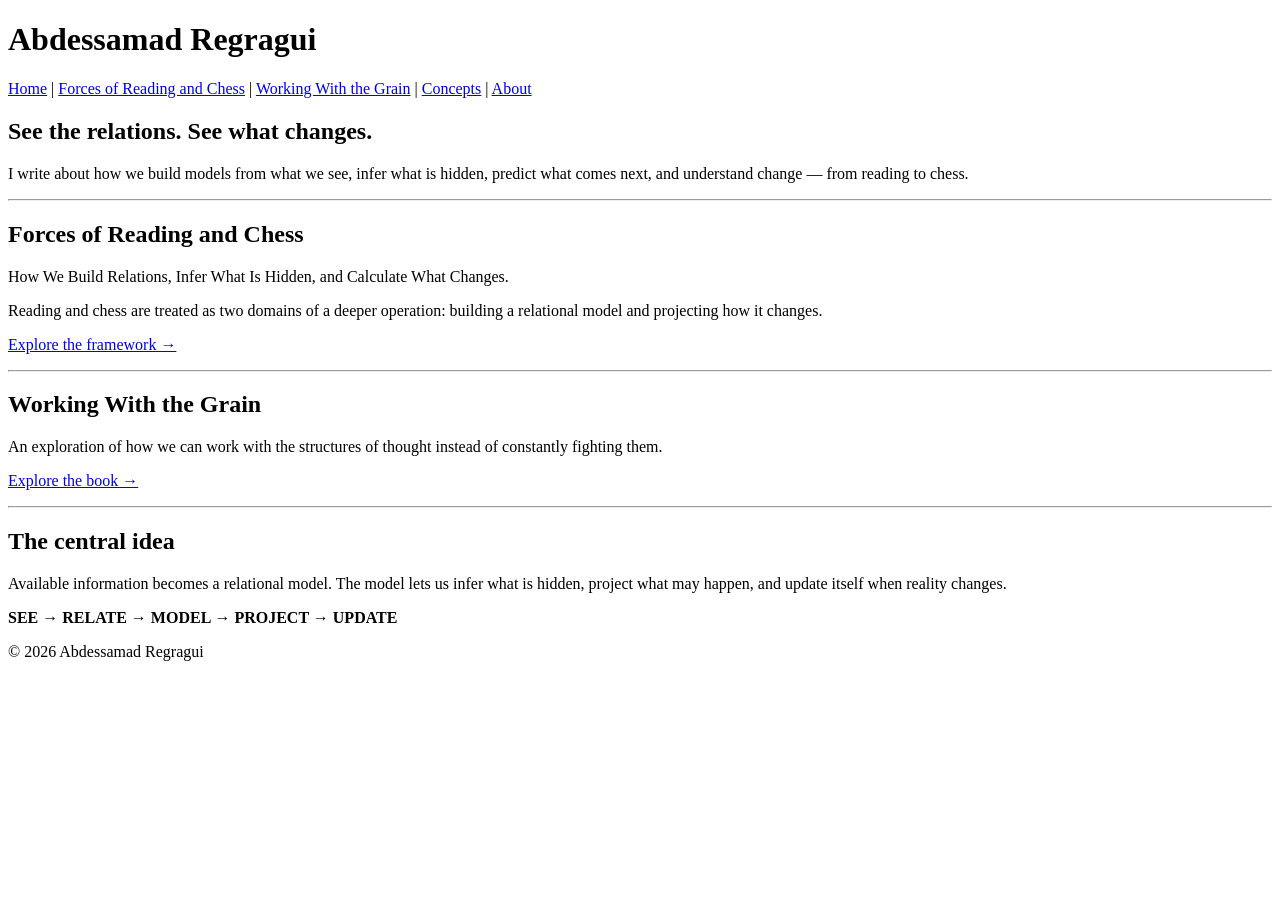
==== index.html @ d881c64d "Create index.html" ====
<!DOCTYPE html>
<html lang="en">
<head>
    <meta charset="UTF-8">
    <meta name="viewport" content="width=device-width, initial-scale=1.0">
    <title>Abdessamad Regragui — Ideas, Reading & Chess</title>
    <meta name="description" content="Official website of Abdessamad Regragui, author of Forces of Reading and Chess and Working With the Grain.">
</head>

<body>

<header>
    <h1>Abdessamad Regragui</h1>
    <nav>
        <a href="index.html">Home</a> |
        <a href="forces-of-reading-and-chess.html">Forces of Reading and Chess</a> |
        <a href="working-with-the-grain.html">Working With the Grain</a> |
        <a href="concepts.html">Concepts</a> |
        <a href="about.html">About</a>
    </nav>
</header>

<main>

    <section>
        <h2>See the relations. See what changes.</h2>

        <p>
            I write about how we build models from what we see,
            infer what is hidden, predict what comes next,
            and understand change — from reading to chess.
        </p>
    </section>

    <hr>

    <section>
        <h2>Forces of Reading and Chess</h2>

        <p>
            How We Build Relations, Infer What Is Hidden,
            and Calculate What Changes.
        </p>

        <p>
            Reading and chess are treated as two domains of a
            deeper operation: building a relational model and
            projecting how it changes.
        </p>

        <p>
            <a href="forces-of-reading-and-chess.html">
                Explore the framework →
            </a>
        </p>
    </section>

    <hr>

    <section>
        <h2>Working With the Grain</h2>

        <p>
            An exploration of how we can work with the structures
            of thought instead of constantly fighting them.
        </p>

        <p>
            <a href="working-with-the-grain.html">
                Explore the book →
            </a>
        </p>
    </section>

    <hr>

    <section>
        <h2>The central idea</h2>

        <p>
            Available information becomes a relational model.
            The model lets us infer what is hidden, project what
            may happen, and update itself when reality changes.
        </p>

        <p>
            <strong>
                SEE → RELATE → MODEL → PROJECT → UPDATE
            </strong>
        </p>
    </section>

</main>

<footer>
    <p>© 2026 Abdessamad Regragui</p>
</footer>

</body>
</html>
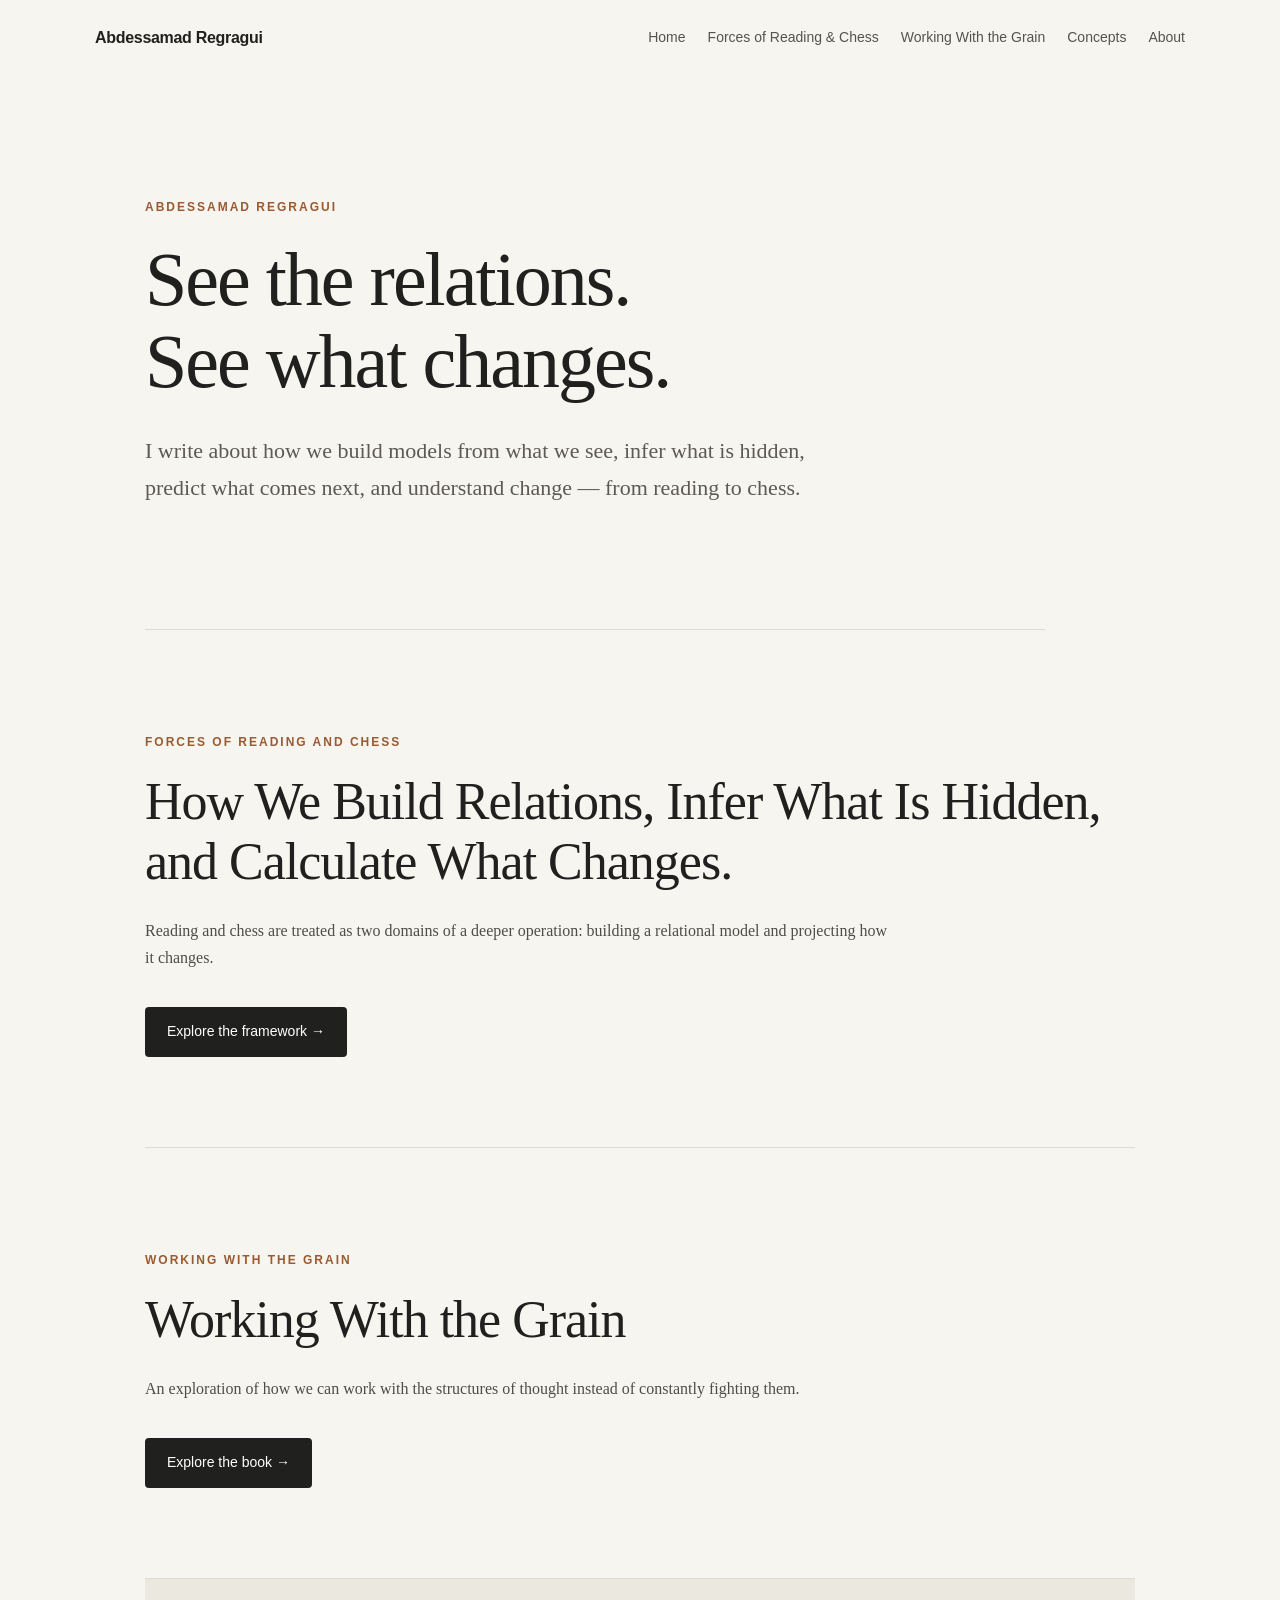
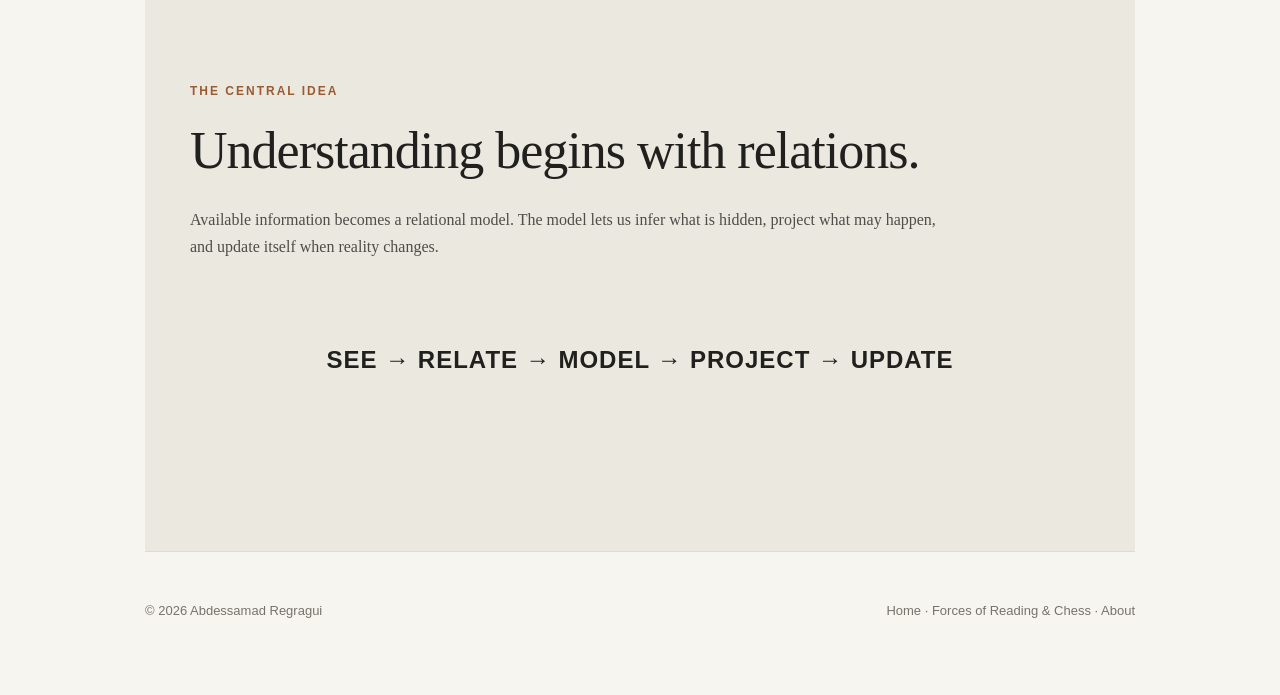
==== commit 935732d7: "Update index.html" ====
--- a/index.html
+++ b/index.html
@@ -3,97 +3,122 @@
 <head>
     <meta charset="UTF-8">
     <meta name="viewport" content="width=device-width, initial-scale=1.0">
+
     <title>Abdessamad Regragui — Ideas, Reading & Chess</title>
+
     <meta name="description" content="Official website of Abdessamad Regragui, author of Forces of Reading and Chess and Working With the Grain.">
+
+    <link rel="stylesheet" href="style.css">
 </head>
 
 <body>
 
 <header>
-    <h1>Abdessamad Regragui</h1>
-    <nav>
-        <a href="index.html">Home</a> |
-        <a href="forces-of-reading-and-chess.html">Forces of Reading and Chess</a> |
-        <a href="working-with-the-grain.html">Working With the Grain</a> |
-        <a href="concepts.html">Concepts</a> |
-        <a href="about.html">About</a>
+    <nav class="nav">
+        <a href="index.html" class="logo">Abdessamad Regragui</a>
+
+        <div class="nav-links">
+            <a href="index.html">Home</a>
+            <a href="forces-of-reading-and-chess.html">Forces of Reading & Chess</a>
+            <a href="working-with-the-grain.html">Working With the Grain</a>
+            <a href="concepts.html">Concepts</a>
+            <a href="about.html">About</a>
+        </div>
     </nav>
 </header>
 
 <main>
 
-    <section>
-        <h2>See the relations. See what changes.</h2>
+<section class="hero">
 
-        <p>
-            I write about how we build models from what we see,
-            infer what is hidden, predict what comes next,
-            and understand change — from reading to chess.
-        </p>
-    </section>
+    <p class="eyebrow">ABDESSAMAD REGRAGUI</p>
 
-    <hr>
+    <h1>
+        See the relations.<br>
+        See what changes.
+    </h1>
 
-    <section>
-        <h2>Forces of Reading and Chess</h2>
+    <p class="intro">
+        I write about how we build models from what we see,
+        infer what is hidden, predict what comes next,
+        and understand change — from reading to chess.
+    </p>
 
-        <p>
-            How We Build Relations, Infer What Is Hidden,
-            and Calculate What Changes.
-        </p>
+</section>
 
-        <p>
-            Reading and chess are treated as two domains of a
-            deeper operation: building a relational model and
-            projecting how it changes.
-        </p>
 
-        <p>
-            <a href="forces-of-reading-and-chess.html">
-                Explore the framework →
-            </a>
-        </p>
-    </section>
+<section>
 
-    <hr>
+    <p class="section-label">FORCES OF READING AND CHESS</p>
 
-    <section>
-        <h2>Working With the Grain</h2>
+    <h2>
+        How We Build Relations,
+        Infer What Is Hidden,
+        and Calculate What Changes.
+    </h2>
 
-        <p>
-            An exploration of how we can work with the structures
-            of thought instead of constantly fighting them.
-        </p>
+    <p>
+        Reading and chess are treated as two domains of a
+        deeper operation: building a relational model and
+        projecting how it changes.
+    </p>
 
-        <p>
-            <a href="working-with-the-grain.html">
-                Explore the book →
-            </a>
-        </p>
-    </section>
+    <a class="button" href="forces-of-reading-and-chess.html">
+        Explore the framework →
+    </a>
 
-    <hr>
+</section>
 
-    <section>
-        <h2>The central idea</h2>
 
-        <p>
-            Available information becomes a relational model.
-            The model lets us infer what is hidden, project what
-            may happen, and update itself when reality changes.
-        </p>
+<section>
 
-        <p>
-            <strong>
-                SEE → RELATE → MODEL → PROJECT → UPDATE
-            </strong>
-        </p>
-    </section>
+    <p class="section-label">WORKING WITH THE GRAIN</p>
+
+    <h2>Working With the Grain</h2>
+
+    <p>
+        An exploration of how we can work with the structures
+        of thought instead of constantly fighting them.
+    </p>
+
+    <a class="button" href="working-with-the-grain.html">
+        Explore the book →
+    </a>
+
+</section>
+
+
+<section class="connection">
+
+    <p class="section-label">THE CENTRAL IDEA</p>
+
+    <h2>Understanding begins with relations.</h2>
+
+    <p>
+        Available information becomes a relational model.
+        The model lets us infer what is hidden, project what
+        may happen, and update itself when reality changes.
+    </p>
+
+    <div class="large-formula">
+        SEE → RELATE → MODEL → PROJECT → UPDATE
+    </div>
+
+</section>
 
 </main>
 
+
 <footer>
+
     <p>© 2026 Abdessamad Regragui</p>
+
+    <p>
+        <a href="index.html">Home</a> ·
+        <a href="forces-of-reading-and-chess.html">Forces of Reading & Chess</a> ·
+        <a href="about.html">About</a>
+    </p>
+
 </footer>
 
 </body>
--- a/style.css
+++ b/style.css
@@ -0,0 +1,383 @@
+* {
+  box-sizing: border-box;
+}
+
+html {
+  scroll-behavior: smooth;
+}
+
+body {
+  margin: 0;
+  background: #f7f5f0;
+  color: #20201e;
+  font-family: Georgia, "Times New Roman", serif;
+  line-height: 1.7;
+}
+
+a {
+  color: inherit;
+}
+
+.nav {
+  max-width: 1150px;
+  margin: auto;
+  padding: 24px 30px;
+  display: flex;
+  justify-content: space-between;
+  align-items: center;
+  gap: 30px;
+  font-family: Arial, sans-serif;
+}
+
+.logo {
+  font-weight: bold;
+  text-decoration: none;
+  letter-spacing: -0.3px;
+}
+
+.nav-links {
+  display: flex;
+  gap: 22px;
+  flex-wrap: wrap;
+  justify-content: flex-end;
+}
+
+.nav-links a {
+  text-decoration: none;
+  font-size: 14px;
+  color: #55534e;
+}
+
+.nav-links a:hover {
+  color: #9a5b32;
+}
+
+main {
+  max-width: 1050px;
+  margin: auto;
+  padding: 0 30px;
+}
+
+section {
+  padding: 90px 0;
+  border-bottom: 1px solid #dedbd4;
+}
+
+.hero {
+  padding: 110px 0 100px;
+  max-width: 900px;
+}
+
+.eyebrow,
+.section-label {
+  font-family: Arial, sans-serif;
+  font-size: 12px;
+  font-weight: bold;
+  letter-spacing: 2px;
+  color: #9a5b32;
+  margin-bottom: 20px;
+}
+
+.hero h1 {
+  font-size: clamp(42px, 7vw, 76px);
+  line-height: 1.08;
+  letter-spacing: -2px;
+  margin: 0 0 30px;
+  font-weight: normal;
+}
+
+.intro {
+  font-size: 22px;
+  max-width: 720px;
+  color: #5d5a54;
+}
+
+.button {
+  display: inline-block;
+  margin-top: 20px;
+  padding: 13px 22px;
+  background: #20201e;
+  color: white;
+  text-decoration: none;
+  font-family: Arial, sans-serif;
+  font-size: 14px;
+  border-radius: 4px;
+}
+
+.button:hover {
+  background: #9a5b32;
+}
+
+h2 {
+  font-size: clamp(32px, 5vw, 52px);
+  line-height: 1.15;
+  letter-spacing: -1px;
+  font-weight: normal;
+  margin: 0 0 25px;
+}
+
+h3 {
+  line-height: 1.25;
+}
+
+section p {
+  max-width: 750px;
+  color: #4f4d48;
+}
+
+.formula,
+.large-formula,
+.small-formula {
+  font-family: Arial, sans-serif;
+  font-weight: bold;
+  letter-spacing: 1px;
+  text-align: center;
+}
+
+.formula {
+  margin: 35px 0;
+  padding: 25px;
+  background: #ebe8e0;
+  font-size: 16px;
+}
+
+.large-formula {
+  margin: 45px 0;
+  padding: 35px 25px;
+  background: #ebe8e0;
+  font-size: clamp(16px, 2.5vw, 24px);
+  line-height: 1.7;
+}
+
+.small-formula {
+  margin-top: 20px;
+  font-size: 14px;
+}
+
+.framework {
+  margin-top: 45px;
+  display: grid;
+  grid-template-columns: repeat(2, 1fr);
+  gap: 18px;
+}
+
+.framework-step,
+.concept-card,
+.force-card {
+  background: #efede7;
+  padding: 28px;
+  border: 1px solid #dedbd4;
+}
+
+.framework-step strong {
+  font-family: Arial, sans-serif;
+  color: #9a5b32;
+  font-size: 13px;
+}
+
+.framework-step h3 {
+  font-size: 24px;
+  margin: 8px 0;
+}
+
+.framework-step p {
+  margin: 0;
+  font-size: 15px;
+}
+
+.two-columns,
+.three-columns,
+.comparison {
+  display: grid;
+  gap: 20px;
+  margin-top: 40px;
+}
+
+.two-columns {
+  grid-template-columns: repeat(2, 1fr);
+}
+
+.three-columns {
+  grid-template-columns: repeat(3, 1fr);
+}
+
+.comparison {
+  grid-template-columns: repeat(2, 1fr);
+}
+
+.concept-card h3,
+.force-card h3 {
+  margin-top: 0;
+  font-size: 20px;
+}
+
+.concept-card p,
+.force-card p {
+  margin-bottom: 0;
+}
+
+.force-grid {
+  margin-top: 40px;
+  display: grid;
+  grid-template-columns: repeat(3, 1fr);
+  gap: 18px;
+}
+
+.force-card {
+  min-height: 180px;
+}
+
+.force-card h3 {
+  font-size: 25px;
+}
+
+.note {
+  font-family: Arial, sans-serif;
+  font-size: 13px;
+  color: #77736b;
+  font-style: italic;
+}
+
+.emphasis {
+  font-size: 25px;
+  font-style: italic;
+  color: #20201e;
+}
+
+blockquote {
+  margin: 25px 0;
+  padding: 20px 25px;
+  border-left: 3px solid #9a5b32;
+  font-size: 25px;
+  font-style: italic;
+  color: #33312d;
+}
+
+.calculation {
+  max-width: 650px;
+  margin: 40px auto;
+  text-align: center;
+  font-family: Arial, sans-serif;
+  font-weight: bold;
+}
+
+.calculation div {
+  padding: 8px;
+}
+
+.calculation div:nth-child(odd) {
+  background: #ebe8e0;
+  border: 1px solid #dedbd4;
+  padding: 16px;
+}
+
+.calculation div:nth-child(even) {
+  color: #9a5b32;
+}
+
+.connection {
+  background: #ebe8e0;
+  padding-left: 45px;
+  padding-right: 45px;
+}
+
+.final {
+  text-align: center;
+}
+
+.final h2 {
+  font-size: clamp(38px, 6vw, 64px);
+}
+
+.final p {
+  margin-left: auto;
+  margin-right: auto;
+}
+
+.book {
+  text-align: center;
+}
+
+.book p {
+  margin-left: auto;
+  margin-right: auto;
+}
+
+.disclaimer {
+  padding-bottom: 100px;
+}
+
+.disclaimer h3 {
+  font-family: Arial, sans-serif;
+  font-size: 16px;
+}
+
+.disclaimer p {
+  font-size: 14px;
+  color: #706d67;
+}
+
+footer {
+  max-width: 1050px;
+  margin: auto;
+  padding: 35px 30px 60px;
+  display: flex;
+  justify-content: space-between;
+  gap: 20px;
+  font-family: Arial, sans-serif;
+  font-size: 13px;
+  color: #77736b;
+}
+
+footer a {
+  text-decoration: none;
+}
+
+@media (max-width: 750px) {
+
+  .nav {
+    align-items: flex-start;
+    flex-direction: column;
+    padding: 20px;
+  }
+
+  .nav-links {
+    justify-content: flex-start;
+    gap: 12px 18px;
+  }
+
+  main {
+    padding: 0 20px;
+  }
+
+  section {
+    padding: 65px 0;
+  }
+
+  .hero {
+    padding: 70px 0;
+  }
+
+  .hero h1 {
+    letter-spacing: -1px;
+  }
+
+  .framework,
+  .two-columns,
+  .three-columns,
+  .comparison,
+  .force-grid {
+    grid-template-columns: 1fr;
+  }
+
+  .connection {
+    padding-left: 25px;
+    padding-right: 25px;
+  }
+
+  footer {
+    padding-left: 20px;
+    padding-right: 20px;
+    flex-direction: column;
+  }
+}
